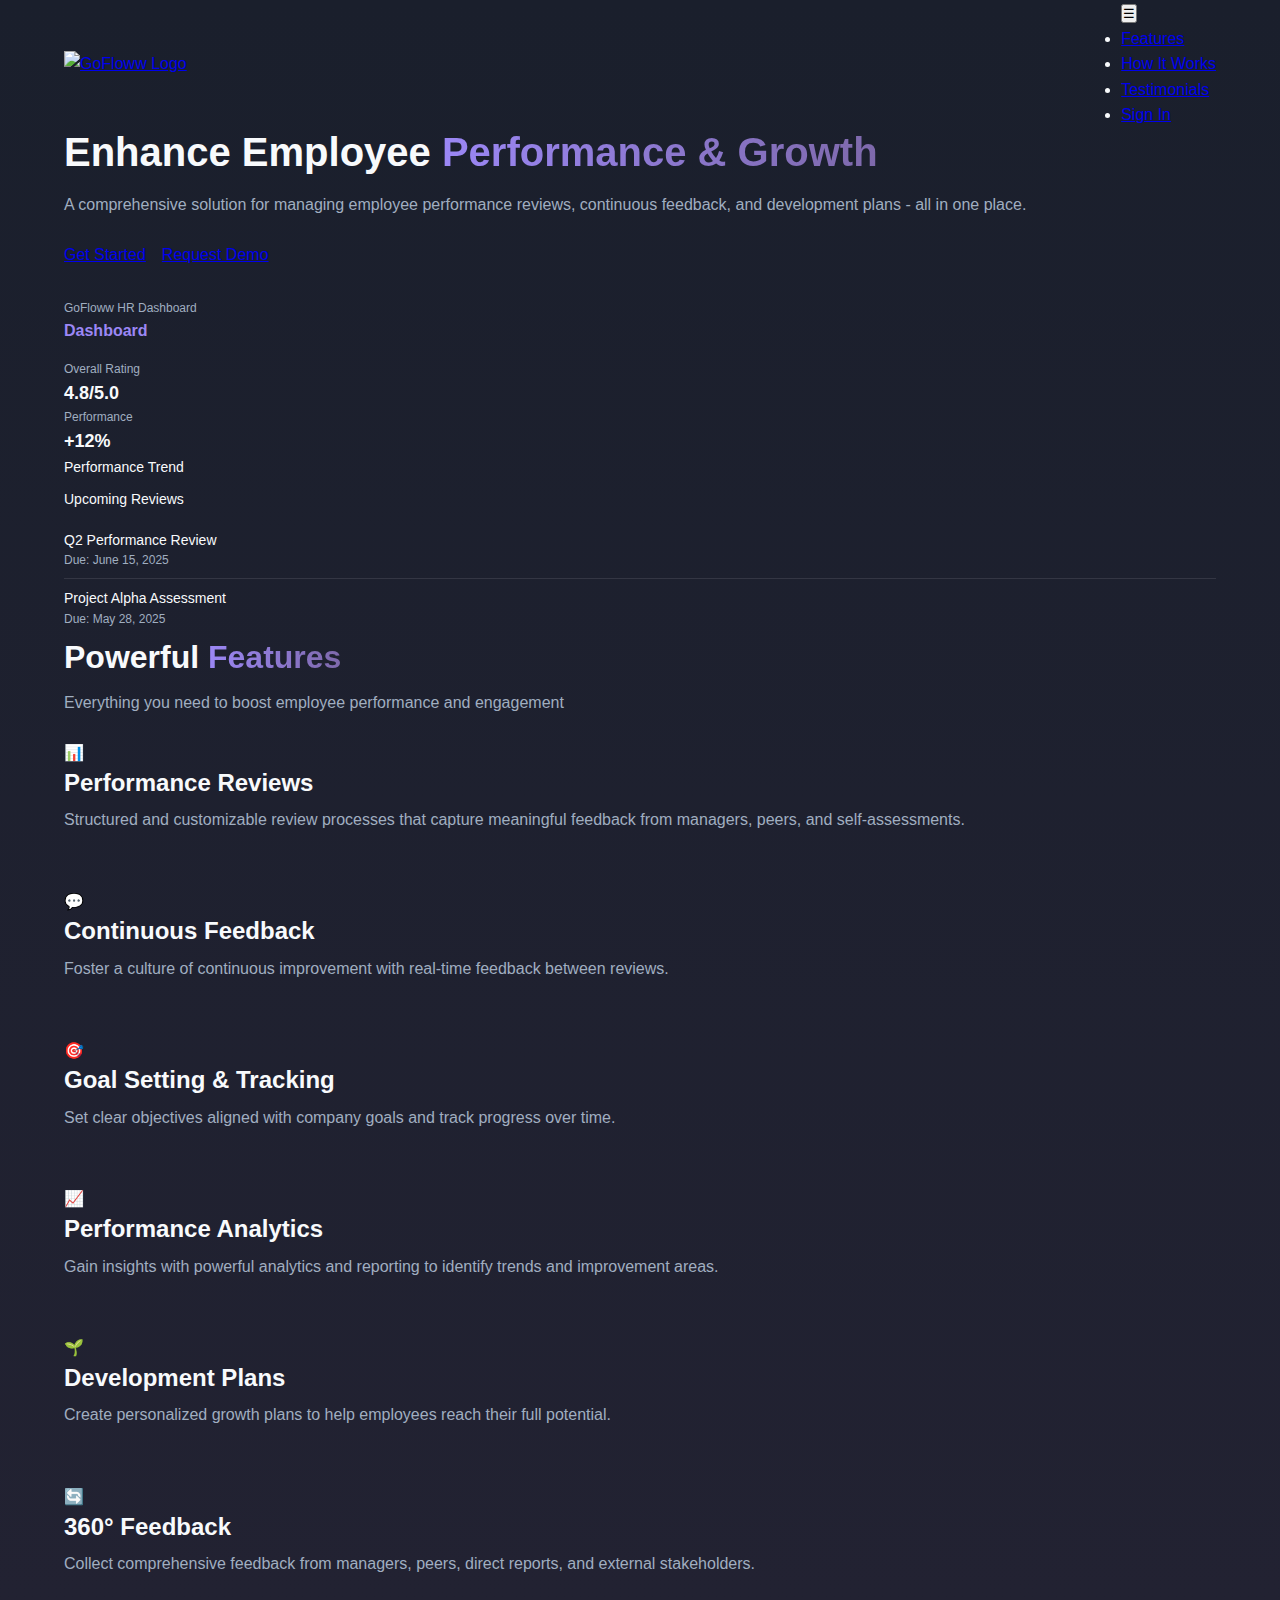
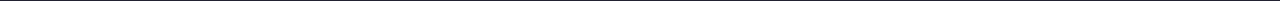
==== opening_page/index.html @ 4a4a5bb1 "first commit" ====
<!-- <!DOCTYPE html>
<br lang="en">
<head>
    <meta charset="UTF-8">
    <meta name="viewport" content="width=device-width, initial-scale=1.0">
    <title>Document</title>
</head>
    <input type="text" placeholder="Enter Username" class="Username"></br>
    <input type="email" placeholder="Enter email" class="email"></br>
    <input type="password" placeholder="password" class="password"></br>
    <button class="Submit">Submit</button>
    <script src="linker.js"></script>
</body>
</html> -->
<!DOCTYPE html>
<html lang="en">
<head>
  <meta charset="UTF-8">
  <meta name="viewport" content="width=device-width, initial-scale=1.0">
  <title>GoFloww HR - Employee Performance & Feedback</title>
  <meta name="description" content="Employee Performance & Feedback Management Module for GoFloww's Atom HR platform" />
 
  <meta property="og:title" content="GoFloww HR - Employee Performance & Feedback" />
  <meta property="og:description" content="Employee Performance & Feedback Management Module for GoFloww's Atom HR platform" />
  <meta property="og:type" content="website" />
  
  <style>
   
    * {
      margin: 0;
      padding: 0;
      box-sizing: border-box;
    }
    :root {
      --background: #1A1F2C;
      --foreground: #F8FAFC;
      --card: #222232;
      --card-foreground: #F8FAFC;
      --primary: #9b87f5;
      --primary-foreground: #FFFFFF;
      --secondary: #5CB9AA;
      --secondary-foreground: #1A1F2C;
      --muted: #333A47;
      --muted-foreground: #A0AEC0;
      --accent: #413c73;
      --accent-foreground: #F8FAFC;
      --destructive: #E53E3E;
      --destructive-foreground: #F8FAFC;
      --border: #333A47;
      --input: #333A47;
      --ring: #9b87f5;
      --radius: 0.5rem;
      --transition: all 0.3s ease;
    }

    body {
      font-family: 'Segoe UI', Tahoma, Geneva, Verdana, sans-serif;
      line-height: 1.6;
      color: var(--foreground);
      background-color: var(--background);
      background-image: linear-gradient(to bottom, var(--background), var(--card));
    }


    h1 {
      font-size: 2.5rem;
      line-height: 1.2;
      font-weight: 700;
      margin-bottom: 1rem;
    }

    h2 {
      font-size: 2rem;
      line-height: 1.3;
      font-weight: 600;
      margin-bottom: 0.75rem;
    }

    h3 {
      font-size: 1.5rem;
      line-height: 1.4;
      font-weight: 600;
      margin-bottom: 0.5rem;
    }

    p {
      margin-bottom: 1.5rem;
      color: var(--muted-foreground);
    }

    .text-gradient {
      background: linear-gradient(90deg, #9b87f5 0%, #7E69AB 100%);
      background-clip: text;
      -webkit-background-clip: text;
      -webkit-text-fill-color: transparent;
      display: inline-block;
    }

    .container {
      width: 100%;
      max-width: 1200px;
      margin: 0 auto;
      padding: 0 1.5rem;
    }

    .flex {
      display: flex;
    }

    .items-center {
      align-items: center;
    }

    .justify-between {
      justify-content: space-between;
    }

    .grid {
      display: grid;
      gap: 2rem;
    }

   
  </style>
</head>
<body>

  <header>
    <div class="container flex items-center justify-between">
      <a href="#" class="logo">
        <img src="https://via.placeholder.com/150x40?text=GoFloww" alt="GoFloww Logo">
      </a>
      <nav>
        <button class="mobile-menu-btn" id="mobileMenuBtn">☰</button>
        <ul id="navMenu">
          <li><a href="#features">Features</a></li>
          <li><a href="#how-it-works">How It Works</a></li>
          <li><a href="#testimonials">Testimonials</a></li>
          <li><a href="#" class="btn">Sign In</a></li>
        </ul>
      </nav>
    </div>
  </header>


  <section class="hero">
    <div class="container grid grid-cols-1 grid-cols-md-2 items-center">
      <div class="hero-content animate-fade-in">
        <h1>Enhance Employee <span class="text-gradient">Performance & Growth</span></h1>
        <p>A comprehensive solution for managing employee performance reviews, continuous feedback, and development plans - all in one place.</p>
        <div class="flex" style="gap: 1rem;">
          <a href="#" class="btn">Get Started</a>
          <a href="#" class="btn btn-outline">Request Demo</a>
        </div>
      </div>
      <div class="animate-fade-in delay-200">
        <div class="dashboard-preview">
          <div class="dashboard-header">
            <div class="dashboard-header-actions">
              <div class="dashboard-circle dashboard-circle-red"></div>
              <div class="dashboard-circle dashboard-circle-yellow"></div>
              <div class="dashboard-circle dashboard-circle-green"></div>
            </div>
            <div style="font-size: 12px; color: #A0AEC0;">GoFloww HR Dashboard</div>
            <div style="width: 70px;"></div>
          </div>
          <div class="dashboard-body">
            <h4 style="margin-bottom: 16px; color: #9b87f5;">Dashboard</h4>
            
            <div class="dashboard-stats">
              <div class="dashboard-stat-card">
                <div style="font-size: 12px; color: #A0AEC0;">Overall Rating</div>
                <div style="font-size: 18px; font-weight: bold;">4.8/5.0</div>
              </div>
              <div class="dashboard-stat-card" style="border-left-color: #5CB9AA;">
                <div style="font-size: 12px; color: #A0AEC0;">Performance</div>
                <div style="font-size: 18px; font-weight: bold;">+12%</div>
              </div>
            </div>
            
            <div class="dashboard-card">
              <div style="font-size: 14px; margin-bottom: 10px;">Performance Trend</div>
              <div class="dashboard-chart"></div>
            </div>
            
            <div class="dashboard-card">
              <div style="font-size: 14px; margin-bottom: 10px;">Upcoming Reviews</div>
              <div style="padding: 8px 0; border-bottom: 1px solid rgba(255,255,255,0.1);">
                <div style="font-size: 14px;">Q2 Performance Review</div>
                <div style="font-size: 12px; color: #A0AEC0;">Due: June 15, 2025</div>
              </div>
              <div style="padding: 8px 0;">
                <div style="font-size: 14px;">Project Alpha Assessment</div>
                <div style="font-size: 12px; color: #A0AEC0;">Due: May 28, 2025</div>
              </div>
            </div>
          </div>
        </div>
      </div>
    </div>
  </section>


  <section class="features" id="features">
    <div class="container">
      <div class="section-header">
        <h2>Powerful <span class="text-gradient">Features</span></h2>
        <p>Everything you need to boost employee performance and engagement</p>
      </div>

      <div class="grid grid-cols-1 grid-cols-md-3">
        <div class="feature-card animate-fade-in">
          <div class="feature-icon">📊</div>
          <h3>Performance Reviews</h3>
          <p>Structured and customizable review processes that capture meaningful feedback from managers, peers, and self-assessments.</p>
        </div>

        <div class="feature-card animate-fade-in delay-100">
          <div class="feature-icon">💬</div>
          <h3>Continuous Feedback</h3>
          <p>Foster a culture of continuous improvement with real-time feedback between reviews.</p>
        </div>

        <div class="feature-card animate-fade-in delay-200">
          <div class="feature-icon">🎯</div>
          <h3>Goal Setting & Tracking</h3>
          <p>Set clear objectives aligned with company goals and track progress over time.</p>
        </div>

        <div class="feature-card animate-fade-in delay-300">
          <div class="feature-icon">📈</div>
          <h3>Performance Analytics</h3>
          <p>Gain insights with powerful analytics and reporting to identify trends and improvement areas.</p>
        </div>

        <div class="feature-card animate-fade-in delay-400">
          <div class="feature-icon">🌱</div>
          <h3>Development Plans</h3>
          <p>Create personalized growth plans to help employees reach their full potential.</p>
        </div>

        <div class="feature-card animate-fade-in delay-500">
          <div class="feature-icon">🔄</div>
          <h3>360° Feedback</h3>
          <p>Collect comprehensive feedback from managers, peers, direct reports, and external stakeholders.</p>
        </div>
      </div>
    </div>
  </section>

<script></script>
</body>
</html>
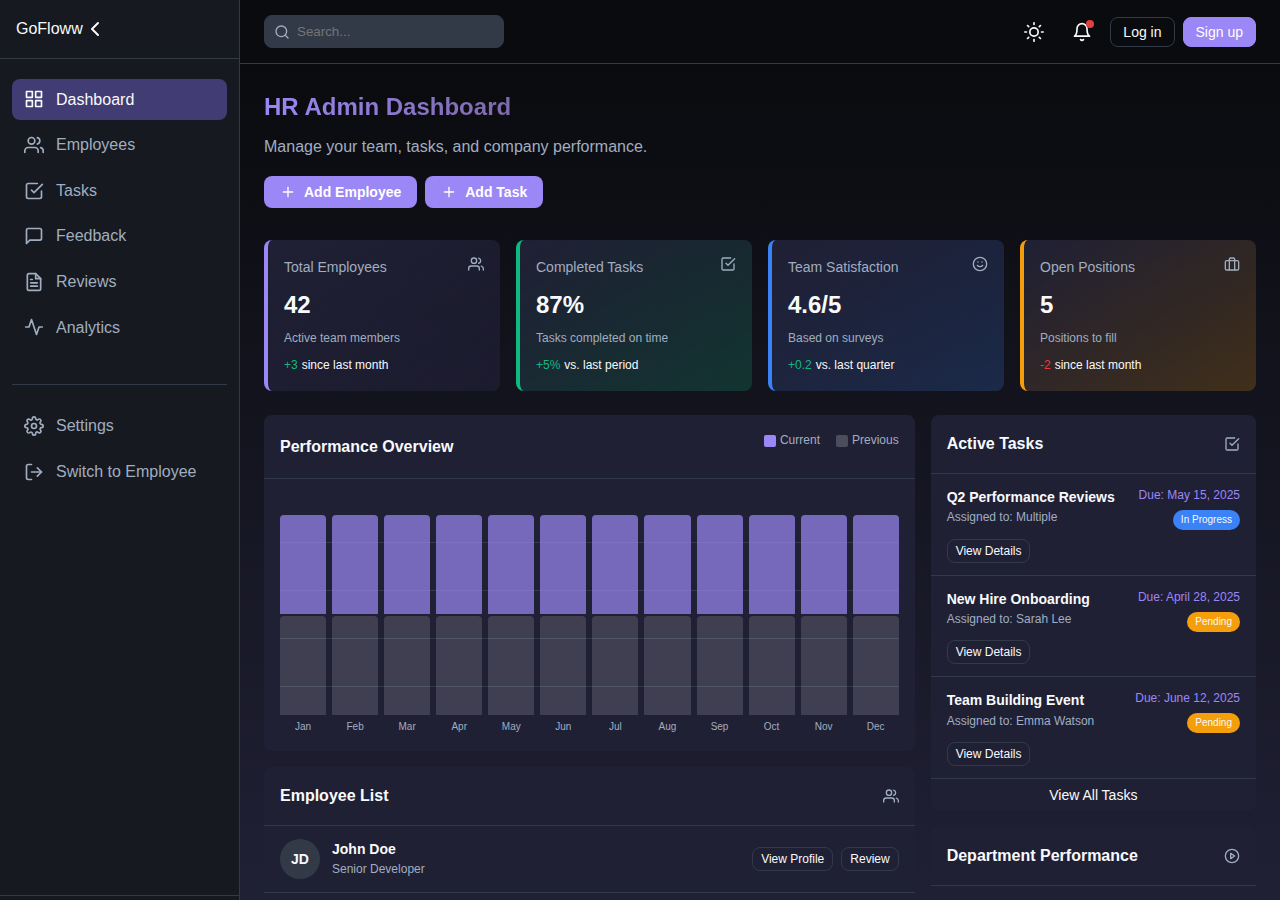
==== commit 88b9e031: "fifth commit" ====
--- a/opening_page/index.html
+++ b/opening_page/index.html
@@ -1,41 +1,55 @@
-<!-- <!DOCTYPE html>
-<br lang="en">
-<head>
-    <meta charset="UTF-8">
-    <meta name="viewport" content="width=device-width, initial-scale=1.0">
-    <title>Document</title>
-</head>
-    <input type="text" placeholder="Enter Username" class="Username"></br>
-    <input type="email" placeholder="Enter email" class="email"></br>
-    <input type="password" placeholder="password" class="password"></br>
-    <button class="Submit">Submit</button>
-    <script src="linker.js"></script>
-</body>
-</html> -->
 <!DOCTYPE html>
-<html lang="en">
+<html lang="en" class="dark">
 <head>
   <meta charset="UTF-8">
   <meta name="viewport" content="width=device-width, initial-scale=1.0">
-  <title>GoFloww HR - Employee Performance & Feedback</title>
-  <meta name="description" content="Employee Performance & Feedback Management Module for GoFloww's Atom HR platform" />
+  <title>GoFloww HR - Admin Dashboard</title>
+  <meta name="description" content="HR Administrator Dashboard for GoFloww's Atom HR platform" />
  
-  <meta property="og:title" content="GoFloww HR - Employee Performance & Feedback" />
-  <meta property="og:description" content="Employee Performance & Feedback Management Module for GoFloww's Atom HR platform" />
+  <!-- Open Graph / Social Media Meta Tags -->
+  <meta property="og:title" content="GoFloww HR - Admin Dashboard" />
+  <meta property="og:description" content="HR Administrator Dashboard for GoFloww's Atom HR platform" />
   <meta property="og:type" content="website" />
-  
+ 
   <style>
-   
+    /* CSS Reset */
     * {
       margin: 0;
       padding: 0;
       box-sizing: border-box;
-    }
+      font-family: 'Segoe UI', Tahoma, Geneva, Verdana, sans-serif;
+      transition: background-color 0.3s, color 0.3s;
+    }
+
+    /* Theme Variables */
     :root {
-      --background: #1A1F2C;
+      /* Light Theme */
+      --background-light: #F8FAFC;
+      --foreground-light: #222838;
+      --card-light: #FFFFFF;
+      --card-foreground-light: #101420;
+      --card-secondary-light: #F1F5F9;
+      --primary-light: #9b87f5;
+      --primary-foreground-light: #FFFFFF;
+      --secondary-light: #5CB9AA;
+      --secondary-foreground-light: #161920;
+      --muted-light: #F1F5F9;
+      --muted-foreground-light: #64748B;
+      --accent-light: #F8FAFC;
+      --accent-foreground-light: #181d29;
+      --destructive-light: #E53E3E;
+      --destructive-foreground-light: #F8FAFC;
+      --border-light: #E2E8F0;
+      --input-light: #E2E8F0;
+      --ring-light: #9b87f5;
+      --sidebar-light: #FFFFFF;
+     
+      /* Dark Theme */
+      --background: #0a0b0e;
       --foreground: #F8FAFC;
-      --card: #222232;
+      --card: #202035;
       --card-foreground: #F8FAFC;
+      --card-secondary: #181822;
       --primary: #9b87f5;
       --primary-foreground: #FFFFFF;
       --secondary: #5CB9AA;
@@ -49,205 +63,1921 @@
       --border: #333A47;
       --input: #333A47;
       --ring: #9b87f5;
-      --radius: 0.5rem;
-      --transition: all 0.3s ease;
+      --sidebar: #16191F;
+      --radius: 8px;
+      --transition: 0.3s ease;
+      --shadow: 0 4px 6px rgba(0, 0, 0, 0.1);
+      --shadow-lg: 0 10px 15px -3px rgba(0, 0, 0, 0.1), 0 4px 6px -2px rgba(0, 0, 0, 0.05);
+      --emerald: #10B981;
+      --red: #EF4444;
+      --blue: #3B82F6;
+      --amber: #F59E0B;
+    }
+
+    /* Theme Application */
+    html.light {
+      --background: var(--background-light);
+      --foreground: var(--foreground-light);
+      --card: var(--card-light);
+      --card-foreground: var(--card-foreground-light);
+      --card-secondary: var(--card-secondary-light);
+      --primary: var(--primary-light);
+      --primary-foreground: var(--primary-foreground-light);
+      --secondary: var(--secondary-light);
+      --secondary-foreground: var(--secondary-foreground-light);
+      --muted: var(--muted-light);
+      --muted-foreground: var(--muted-foreground-light);
+      --accent: var(--accent-light);
+      --accent-foreground: var(--accent-foreground-light);
+      --destructive: var(--destructive-light);
+      --destructive-foreground: var(--destructive-foreground-light);
+      --border: var(--border-light);
+      --input: var(--input-light);
+      --ring: var(--ring-light);
+      --sidebar: var(--sidebar-light);
     }
 
     body {
-      font-family: 'Segoe UI', Tahoma, Geneva, Verdana, sans-serif;
+      background-color: var(--background);
+      color: var(--foreground);
       line-height: 1.6;
+      overflow-x: hidden;
+    }
+
+    /* Layout */
+    .main-container {
+      display: flex;
+      height: 100vh;
+      width: 100%;
+    }
+
+    /* Sidebar */
+    .sidebar {
+      background-color: var(--sidebar);
+      border-right: 1px solid var(--border);
+      width: 240px;
+      height: 100%;
+      transition: width var(--transition);
+      overflow: hidden;
+      flex-shrink: 0;
+      z-index: 50;
+    }
+
+    .sidebar-collapsed {
+      width: 60px;
+    }
+
+    .sidebar-header {
+      display: flex;
+      align-items: center;
+      padding: 16px;
+      border-bottom: 1px solid var(--border);
+    }
+
+   
+
+    .sidebar-collapse-btn {
+      background: none;
+      border: none;
       color: var(--foreground);
+      cursor: pointer;
+      width: 24px;
+      height: 24px;
+      display: flex;
+      align-items: center;
+      justify-content: center;
+      padding: 0;
+      border-radius: 4px;
+      transition: background-color var(--transition);
+    }
+
+    .sidebar-collapse-btn:hover {
+      background-color: var(--muted);
+    }
+
+    .sidebar-collapse-icon {
+      transition: transform var(--transition);
+    }
+
+    .rotate-180 {
+      transform: rotate(180deg);
+    }
+
+    .nav-container {
+      padding: 16px 12px;
+      overflow-y: auto;
+      height: calc(100% - 64px);
+      display: flex;
+      flex-direction: column;
+    }
+
+    .nav-section {
+      margin-bottom: 16px;
+    }
+
+    .nav-item {
+      display: flex;
+      align-items: center;
+      padding: 8px 12px;
+      margin: 4px 0;
+      border-radius: var(--radius);
+      cursor: pointer;
+      text-decoration: none;
+      color: var(--muted-foreground);
+      transition: background-color var(--transition), color var(--transition);
+    }
+
+    .nav-item:hover {
+      background-color: var(--muted);
+      color: var(--foreground);
+    }
+
+    .nav-item.active {
+      background-color: var(--accent);
+      color: var(--accent-foreground);
+    }
+
+    .nav-icon {
+      margin-right: 12px;
+      width: 20px;
+      height: 20px;
+    }
+
+    .sidebar-collapsed .nav-icon {
+      margin-right: 0;
+    }
+
+    .sidebar-footer {
+      padding: 16px;
+      font-size: 12px;
+      border-top: 1px solid var(--border);
+      color: var(--muted-foreground);
+    }
+
+    .divider {
+      height: 1px;
+      background-color: var(--border);
+      margin: 16px 0;
+    }
+
+    /* Main Content */
+    .main-content {
+      flex: 1;
+      display: flex;
+      flex-direction: column;
+      overflow: hidden;
+    }
+
+    /* Header */
+    .header {
       background-color: var(--background);
-      background-image: linear-gradient(to bottom, var(--background), var(--card));
-    }
-
-
-    h1 {
-      font-size: 2.5rem;
-      line-height: 1.2;
+      border-bottom: 1px solid var(--border);
+      padding: 0 24px;
+      height: 64px;
+      display: flex;
+      align-items: center;
+      justify-content: space-between;
+      position: sticky;
+      top: 0;
+      z-index: 40;
+      backdrop-filter: blur(8px);
+    }
+
+    .search-container {
+      position: relative;
+      width: 240px;
+    }
+
+    .search-icon {
+      position: absolute;
+      top: 50%;
+      left: 10px;
+      transform: translateY(-50%);
+      color: var(--muted-foreground);
+      width: 16px;
+      height: 16px;
+    }
+
+    .search-input {
+      background-color: var(--muted);
+      color: var(--foreground);
+      border: 1px solid var(--border);
+      border-radius: var(--radius);
+      padding: 8px 8px 8px 32px;
+      width: 100%;
+      outline: none;
+      transition: border-color var(--transition);
+    }
+
+    .search-input:focus {
+      border-color: var(--primary);
+    }
+
+    .header-actions {
+      display: flex;
+      align-items: center;
+      gap: 8px;
+    }
+
+    .header-button {
+      background: none;
+      border: none;
+      color: var(--foreground);
+      cursor: pointer;
+      width: 40px;
+      height: 40px;
+      display: flex;
+      align-items: center;
+      justify-content: center;
+      border-radius: 50%;
+      transition: background-color var(--transition);
+      position: relative;
+    }
+
+    .header-button:hover {
+      background-color: var(--muted);
+    }
+
+    .notification-badge {
+      position: absolute;
+      top: 8px;
+      right: 8px;
+      width: 8px;
+      height: 8px;
+      background-color: var(--destructive);
+      border-radius: 50%;
+    }
+
+    .avatar {
+      width: 32px;
+      height: 32px;
+      border-radius: 50%;
+      background-color: var(--primary);
+      color: var(--primary-foreground);
+      display: flex;
+      align-items: center;
+      justify-content: center;
+      font-weight: 600;
+      font-size: 14px;
+    }
+
+    /* Dashboard Content */
+    .dashboard {
+      padding: 24px;
+      overflow-y: auto;
+      flex: 1;
+      background: linear-gradient(to bottom, var(--background), var(--card));
+    }
+
+    .dashboard-header {
+      margin-bottom: 32px;
+    }
+
+    .dashboard-title {
+      font-size: 24px;
       font-weight: 700;
-      margin-bottom: 1rem;
-    }
-
-    h2 {
-      font-size: 2rem;
-      line-height: 1.3;
+      margin-bottom: 8px;
+      background: linear-gradient(to right, var(--primary), #7E69AB);
+      -webkit-background-clip: text;
+      background-clip: text;
+      color: transparent;
+      display: inline-block;
+    }
+
+    .dashboard-subtitle {
+      color: var(--muted-foreground);
+    }
+
+    .stats-grid {
+      display: grid;
+      grid-template-columns: repeat(1, 1fr);
+      gap: 16px;
+      margin-bottom: 24px;
+    }
+
+    @media (min-width: 768px) {
+      .stats-grid {
+        grid-template-columns: repeat(2, 1fr);
+      }
+    }
+
+    @media (min-width: 1024px) {
+      .stats-grid {
+        grid-template-columns: repeat(4, 1fr);
+      }
+    }
+
+    .main-grid {
+      display: grid;
+      grid-template-columns: 1fr;
+      gap: 16px;
+      margin-bottom: 24px;
+    }
+
+    @media (min-width: 768px) {
+      .main-grid {
+        grid-template-columns: 2fr 1fr;
+      }
+    }
+
+    .bottom-grid {
+      display: grid;
+      grid-template-columns: 1fr;
+      gap: 16px;
+    }
+
+    @media (min-width: 768px) {
+      .bottom-grid {
+        grid-template-columns: 1fr 1fr;
+      }
+    }
+
+    .stat-card {
+      background-color: var(--card);
+      border-radius: var(--radius);
+      padding: 16px;
+      transition: transform 0.3s ease, box-shadow 0.3s ease;
+      border-left: 4px solid transparent;
+    }
+
+    .stat-card:hover {
+      transform: translateY(-4px);
+      box-shadow: 0 8px 16px rgba(0, 0, 0, 0.2);
+    }
+
+    .stat-card-purple {
+      border-left-color: var(--primary);
+      background: linear-gradient(to bottom right, var(--card), rgba(65, 60, 115, 0.2));
+    }
+
+    .stat-card-green {
+      border-left-color: var(--emerald);
+      background: linear-gradient(to bottom right, var(--card), rgba(16, 185, 129, 0.2));
+    }
+
+    .stat-card-blue {
+      border-left-color: var(--blue);
+      background: linear-gradient(to bottom right, var(--card), rgba(59, 130, 246, 0.2));
+    }
+
+    .stat-card-amber {
+      border-left-color: var(--amber);
+      background: linear-gradient(to bottom right, var(--card), rgba(245, 158, 11, 0.2));
+    }
+
+    .stat-header {
+      display: flex;
+      justify-content: space-between;
+      margin-bottom: 8px;
+    }
+
+    .stat-title {
+      font-size: 14px;
+      color: var(--muted-foreground);
+      font-weight: 500;
+    }
+
+    .stat-icon {
+      width: 16px;
+      height: 16px;
+      color: var(--muted-foreground);
+    }
+
+    .stat-value {
+      font-size: 24px;
+      font-weight: 700;
+      margin-bottom: 4px;
+    }
+
+    .stat-desc {
+      font-size: 12px;
+      color: var(--muted-foreground);
+    }
+
+    .stat-trend {
+      display: flex;
+      align-items: center;
+      gap: 4px;
+      margin-top: 8px;
+      font-size: 12px;
+    }
+
+    .trend-up {
+      color: var(--emerald);
+    }
+
+    .trend-down {
+      color: var(--destructive);
+    }
+
+    .trend-neutral {
+      color: var(--muted-foreground);
+    }
+
+    .card {
+      background-color: var(--card);
+      border-radius: var(--radius);
+      overflow: hidden;
+      transition: transform 0.3s ease, box-shadow 0.3s ease;
+    }
+
+    .card:hover {
+      transform: translateY(-4px);
+      box-shadow: 0 8px 16px rgba(0, 0, 0, 0.2);
+    }
+
+    .card-header {
+      padding: 16px;
+      border-bottom: 1px solid var(--border);
+      display: flex;
+      justify-content: space-between;
+      align-items: center;
+    }
+
+    .card-title {
+      font-size: 16px;
       font-weight: 600;
-      margin-bottom: 0.75rem;
-    }
-
-    h3 {
-      font-size: 1.5rem;
-      line-height: 1.4;
+    }
+
+    .card-icon {
+      width: 16px;
+      height: 16px;
+      color: var(--muted-foreground);
+    }
+
+    .card-content {
+      padding: 16px;
+    }
+
+    /* Progress Bar */
+    .progress-container {
+      width: 100%;
+      background-color: var(--muted);
+      border-radius: 9999px;
+      height: 8px;
+      overflow: hidden;
+      margin: 12px 0;
+    }
+
+    .progress-bar {
+      height: 100%;
+      border-radius: 9999px;
+      background-color: var(--primary);
+      transition: width 1s ease-in-out;
+    }
+
+    .progress-labels {
+      display: flex;
+      justify-content: space-between;
+      font-size: 12px;
+      color: var(--muted-foreground);
+    }
+
+    /* Employees List */
+    .employees-list {
+      padding: 0;
+      margin: 0;
+      list-style-type: none;
+    }
+
+    .employee-item {
+      padding: 12px 16px;
+      border-bottom: 1px solid var(--border);
+      transition: background-color var(--transition);
+      display: flex;
+      align-items: center;
+      justify-content: space-between;
+    }
+
+    .employee-item:last-child {
+      border-bottom: none;
+    }
+
+    .employee-item:hover {
+      background-color: var(--card-secondary);
+    }
+
+    .employee-info {
+      display: flex;
+      align-items: center;
+      gap: 12px;
+    }
+
+    .employee-avatar {
+      width: 40px;
+      height: 40px;
+      border-radius: 50%;
+      background-color: var(--muted);
+      display: flex;
+      align-items: center;
+      justify-content: center;
       font-weight: 600;
-      margin-bottom: 0.5rem;
-    }
-
-    p {
-      margin-bottom: 1.5rem;
+      font-size: 14px;
+    }
+
+    .employee-details {
+      display: flex;
+      flex-direction: column;
+    }
+
+    .employee-name {
+      font-weight: 600;
+      font-size: 14px;
+    }
+
+    .employee-position {
+      font-size: 12px;
       color: var(--muted-foreground);
     }
 
-    .text-gradient {
-      background: linear-gradient(90deg, #9b87f5 0%, #7E69AB 100%);
-      background-clip: text;
-      -webkit-background-clip: text;
-      -webkit-text-fill-color: transparent;
+    .employee-actions {
+      display: flex;
+      gap: 8px;
+    }
+
+    .action-button {
+      background-color: transparent;
+      color: var(--foreground);
+      border: 1px solid var(--border);
+      border-radius: var(--radius);
+      padding: 4px 8px;
+      font-size: 12px;
+      cursor: pointer;
+      transition: background-color var(--transition), color var(--transition);
+    }
+
+    .action-button:hover {
+      background-color: var(--primary);
+      color: var(--primary-foreground);
+      border-color: var(--primary);
+    }
+
+    /* Tasks List */
+    .tasks-list {
+      padding: 0;
+      margin: 0;
+      list-style-type: none;
+    }
+
+    .task-item {
+      padding: 12px 16px;
+      border-bottom: 1px solid var(--border);
+      transition: background-color var(--transition);
+    }
+
+    .task-item:last-child {
+      border-bottom: none;
+    }
+
+    .task-item:hover {
+      background-color: var(--card-secondary);
+    }
+
+    .task-header {
+      display: flex;
+      justify-content: space-between;
+      margin-bottom: 4px;
+    }
+
+    .task-title {
+      font-weight: 600;
+      font-size: 14px;
+    }
+
+    .task-assignee {
+      font-size: 12px;
+      color: var(--muted-foreground);
+    }
+
+    .task-due-date {
+      font-size: 12px;
+      color: var(--primary);
+    }
+
+    .task-status {
+      padding: 2px 8px;
+      border-radius: 9999px;
+      font-size: 10px;
+      font-weight: 500;
       display: inline-block;
     }
 
-    .container {
+    .status-pending {
+      background-color: var(--amber);
+      color: var(--accent-foreground);
+    }
+
+    .status-in-progress {
+      background-color: var(--blue);
+      color: var(--accent-foreground);
+    }
+
+    .status-completed {
+      background-color: var(--emerald);
+      color: var(--accent-foreground);
+    }
+
+    .task-action {
+      background-color: transparent;
+      color: var(--foreground);
+      border: 1px solid var(--border);
+      border-radius: var(--radius);
+      padding: 4px 8px;
+      font-size: 12px;
+      cursor: pointer;
+      transition: background-color var(--transition), color var(--transition);
+      margin-top: 4px;
+    }
+
+    .task-action:hover {
+      background-color: var(--primary);
+      color: var(--primary-foreground);
+      border-color: var(--primary);
+    }
+
+    .goals-list {
+      display: flex;
+      flex-direction: column;
+      gap: 16px;
+    }
+
+    .goal-item {
+      padding-bottom: 16px;
+    }
+
+    .goal-header {
+      display: flex;
+      justify-content: space-between;
+      margin-bottom: 8px;
+    }
+
+    .goal-title {
+      font-weight: 600;
+      font-size: 14px;
+    }
+
+    .goal-category {
+      font-size: 12px;
+      color: var(--muted-foreground);
+    }
+
+    .goal-progress-info {
+      display: flex;
+      justify-content: space-between;
+      font-size: 12px;
+    }
+
+    .goal-progress-value {
+      font-weight: 600;
+    }
+
+    .goal-due-date {
+      color: var(--muted-foreground);
+    }
+
+    .feedback-list {
+      display: flex;
+      flex-direction: column;
+      gap: 16px;
+    }
+
+    .feedback-card {
+      background-color: rgba(255, 255, 255, 0.03);
+      border-radius: var(--radius);
+      padding: 16px;
+      border: 1px solid var(--border);
+    }
+
+    .feedback-header {
+      display: flex;
+      align-items: center;
+      gap: 12px;
+      margin-bottom: 12px;
+    }
+
+    .feedback-avatar {
+      width: 40px;
+      height: 40px;
+      border-radius: 50%;
+      background-color: var(--muted);
+      display: flex;
+      align-items: center;
+      justify-content: center;
+      font-weight: 600;
+      font-size: 14px;
+    }
+
+    .feedback-name {
+      font-weight: 600;
+      font-size: 14px;
+    }
+
+    .feedback-date {
+      font-size: 12px;
+      color: var(--muted-foreground);
+    }
+
+    .feedback-text {
+      font-size: 14px;
+      margin-bottom: 12px;
+    }
+
+    .feedback-actions {
+      display: flex;
+      gap: 16px;
+    }
+
+    .feedback-action {
+      display: flex;
+      align-items: center;
+      gap: 4px;
+      color: var(--muted-foreground);
+      font-size: 12px;
+      background: none;
+      border: none;
+      cursor: pointer;
+      transition: color var(--transition);
+    }
+
+    .feedback-action:hover {
+      color: var(--foreground);
+    }
+
+    .chart-container {
+      height: 240px;
+      position: relative;
+      padding: 20px 0;
+    }
+
+    .chart-line {
+      position: absolute;
       width: 100%;
-      max-width: 1200px;
-      margin: 0 auto;
-      padding: 0 1.5rem;
-    }
-
-    .flex {
-      display: flex;
-    }
-
-    .items-center {
+      height: 1px;
+      background-color: var(--border);
+    }
+
+    .chart-line-1 { bottom: 20%; }
+    .chart-line-2 { bottom: 40%; }
+    .chart-line-3 { bottom: 60%; }
+    .chart-line-4 { bottom: 80%; }
+
+    .chart-series {
+      position: relative;
+      height: 100%;
+      display: flex;
+      align-items: flex-end;
+      gap: 6px;
+    }
+
+    .chart-bar {
+      flex: 1;
+      background-color: var(--primary);
+      opacity: 0.7;
+      border-radius: 4px 4px 0 0;
+      position: relative;
+      transition: height 1s ease-in-out, opacity 0.3s ease-in-out;
+    }
+
+    .chart-bar:hover {
+      opacity: 1;
+    }
+
+    .chart-bar-2 {
+      background-color: rgba(255, 255, 255, 0.2);
+    }
+
+    .chart-label {
+      position: absolute;
+      bottom: -20px;
+      left: 50%;
+      transform: translateX(-50%);
+      font-size: 10px;
+      color: var(--muted-foreground);
+    }
+
+    .chart-tooltip {
+      position: absolute;
+      background-color: var(--card);
+      border: 1px solid var(--border);
+      border-radius: var(--radius);
+      padding: 8px;
+      font-size: 12px;
+      color: var(--foreground);
+      z-index: 10;
+      box-shadow: var(--shadow);
+      opacity: 0;
+      transition: opacity 0.3s ease-in-out;
+      pointer-events: none;
+    }
+
+    .chart-legend {
+      display: flex;
       align-items: center;
-    }
-
-    .justify-between {
-      justify-content: space-between;
-    }
-
-    .grid {
-      display: grid;
-      gap: 2rem;
-    }
-
+      justify-content: flex-end;
+      gap: 16px;
+      margin-bottom: 12px;
+    }
+
+    .legend-item {
+      display: flex;
+      align-items: center;
+      gap: 4px;
+      font-size: 12px;
+      color: var(--muted-foreground);
+    }
+
+    .legend-color {
+      width: 12px;
+      height: 12px;
+      border-radius: 2px;
+    }
+
+    .legend-color-1 {
+      background-color: var(--primary);
+    }
+
+    .legend-color-2 {
+      background-color: rgba(255, 255, 255, 0.2);
+    }
+
+    .view-all-btn {
+      display: block;
+      width: 100%;
+      padding: 8px;
+      text-align: center;
+      background-color: transparent;
+      color: var(--foreground);
+      border: none;
+      border-top: 1px solid var(--border);
+      cursor: pointer;
+      transition: background-color var(--transition);
+      font-size: 14px;
+      font-weight: 500;
+    }
+
+    .view-all-btn:hover {
+      background-color: var(--muted);
+    }
+
+    /* For mobile */
+    @media (max-width: 767px) {
+      .sidebar {
+        position: fixed;
+        left: 0;
+        top: 0;
+        transform: translateX(-100%);
+        z-index: 100;
+      }
+
+      .sidebar.open {
+        transform: translateX(0);
+      }
+
+      .mobile-menu-button {
+        display: block;
+      }
+
+      .search-container {
+        width: 160px;
+      }
+
+      .header {
+        padding: 0 16px;
+      }
+    }
+
+    /* CSS for mobile menu button */
+    .mobile-menu-button {
+      display: none;
+      background: none;
+      border: none;
+      color: var(--foreground);
+      cursor: pointer;
+      margin-right: 8px;
+    }
+
+    @media (max-width: 767px) {
+      .mobile-menu-button {
+        display: block;
+      }
+    }
+
+    /* HR-specific styles */
+    .action-btn {
+      display: inline-block;
+      padding: 8px 16px;
+      background-color: var(--primary);
+      color: var(--primary-foreground);
+      border: none;
+      border-radius: var(--radius);
+      font-weight: 600;
+      font-size: 14px;
+      cursor: pointer;
+      margin-right: 8px;
+      transition: background-color var(--transition);
+    }
+
+    .action-btn:hover {
+      background-color: #7E69AB;
+    }
+
+    .action-btn-secondary {
+      background-color: transparent;
+      border: 1px solid var(--border);
+      color: var(--foreground);
+    }
+
+    .action-btn-secondary:hover {
+      background-color: var(--muted);
+    }
+
+    /* Dropdown menus */
+    .dropdown {
+      position: relative;
+    }
+
+    .dropdown-menu {
+      position: absolute;
+      top: 100%;
+      right: 0;
+      background-color: var(--card);
+      border: 1px solid var(--border);
+      border-radius: var(--radius);
+      width: 240px;
+      box-shadow: var(--shadow-lg);
+      z-index: 50;
+      display: none;
+    }
+
+    .dropdown-menu.show {
+      display: block;
+    }
+
+    .dropdown-header {
+      padding: 12px 16px;
+      font-weight: 600;
+      border-bottom: 1px solid var(--border);
+    }
+
+    .dropdown-item {
+      padding: 12px 16px;
+      display: block;
+      text-decoration: none;
+      color: var(--foreground);
+      transition: background-color var(--transition);
+    }
+
+    .dropdown-item:hover {
+      background-color: var(--accent);
+    }
+
+    .dropdown-divider {
+      height: 1px;
+      background-color: var(--border);
+    }
+
+    /* Theme toggle */
+    .theme-toggle {
+      display: flex;
+      align-items: center;
+      justify-content: center;
+      width: 40px;
+      height: 40px;
+      border-radius: 50%;
+      background: none;
+      border: none;
+      color: var(--foreground);
+      cursor: pointer;
+      transition: background-color var(--transition);
+    }
+
+    .theme-toggle:hover {
+      background-color: var(--muted);
+    }
+
+    /* Notification dropdown */
+    .notification-item {
+      padding: 8px 16px;
+      display: flex;
+      gap: 12px;
+      transition: background-color var(--transition);
+    }
+
+    .notification-item:hover {
+      background-color: var(--muted);
+    }
+
+    .notification-avatar {
+      width: 36px;
+      height: 36px;
+      border-radius: 50%;
+      background-color: var(--muted);
+      display: flex;
+      align-items: center;
+      justify-content: center;
+      font-weight: 600;
+      font-size: 14px;
+      flex-shrink: 0;
+    }
+
+    .notification-content {
+      flex: 1;
+    }
+
+    .notification-title {
+      font-weight: 600;
+      font-size: 14px;
+    }
+
+    .notification-text {
+      font-size: 12px;
+      color: var(--muted-foreground);
+    }
+
+    .notification-time {
+      font-size: 12px;
+      color: var(--muted-foreground);
+      margin-top: 4px;
+    }
    
+    /* Additional button styles */
+    .add-btn {
+        display: flex;
+        align-items: center;
+        gap: 8px;
+        padding: 8px 16px;
+        background-color: var(--primary);
+        color: var(--primary-foreground);
+        border: none;
+        border-radius: var(--radius);
+        text-decoration: none;
+      font-weight: 600;
+      font-size: 14px;
+      cursor: pointer;
+      transition: background-color var(--transition);
+    }
+    a{
+        text-decoration: none;
+        color: var(--primary-foreground);
+    }
+
+    .add-btn:hover {
+      background-color: #7E69AB;
+    }
+
+    /* Auth buttons */
+    .auth-buttons {
+      display: flex;
+      gap: 8px;
+    }
+
+    .auth-btn {
+      padding: 6px 12px;
+      font-size: 14px;
+      border-radius: var(--radius);
+      cursor: pointer;
+      transition: all 0.2s ease;
+      font-weight: 500;
+    }
+
+    .login-btn {
+      background: transparent;
+      border: 1px solid var(--border);
+      color: var(--foreground);
+    }
+
+    .login-btn:hover {
+      background-color: var(--muted);
+    }
+
+    .signup-btn {
+      background: var(--primary);
+      border: 1px solid var(--primary);
+      color: var(--primary-foreground);
+    }
+
+    .signup-btn:hover {
+      background-color: #7E69AB;
+    }
   </style>
 </head>
 <body>
-
-  <header>
-    <div class="container flex items-center justify-between">
-      <a href="#" class="logo">
-        <img src="https://via.placeholder.com/150x40?text=GoFloww" alt="GoFloww Logo">
-      </a>
-      <nav>
-        <button class="mobile-menu-btn" id="mobileMenuBtn">☰</button>
-        <ul id="navMenu">
-          <li><a href="#features">Features</a></li>
-          <li><a href="#how-it-works">How It Works</a></li>
-          <li><a href="#testimonials">Testimonials</a></li>
-          <li><a href="#" class="btn">Sign In</a></li>
-        </ul>
-      </nav>
-    </div>
-  </header>
-
-
-  <section class="hero">
-    <div class="container grid grid-cols-1 grid-cols-md-2 items-center">
-      <div class="hero-content animate-fade-in">
-        <h1>Enhance Employee <span class="text-gradient">Performance & Growth</span></h1>
-        <p>A comprehensive solution for managing employee performance reviews, continuous feedback, and development plans - all in one place.</p>
-        <div class="flex" style="gap: 1rem;">
-          <a href="#" class="btn">Get Started</a>
-          <a href="#" class="btn btn-outline">Request Demo</a>
+  <div class="main-container">
+    <!-- Sidebar -->
+    <aside class="sidebar" id="sidebar">
+      <div class="sidebar-header">
+        <div class="logo-container">
+          <div class="logo"></div>
+          <span class="logo-text">GoFloww</span>
+        </div>
+        <button class="sidebar-collapse-btn" id="sidebarCollapseBtn">
+          <svg class="sidebar-collapse-icon" width="24" height="24" viewBox="0 0 24 24" fill="none" stroke="currentColor" stroke-width="2" stroke-linecap="round" stroke-linejoin="round">
+            <path d="M15 18l-6-6 6-6"></path>
+          </svg>
+        </button>
+      </div>
+
+      <div class="nav-container">
+        <div class="nav-section">
+          <a href="hr-dashboard.html" class="nav-item active">
+            <svg class="nav-icon" width="24" height="24" viewBox="0 0 24 24" fill="none" stroke="currentColor" stroke-width="2" stroke-linecap="round" stroke-linejoin="round">
+              <rect x="3" y="3" width="7" height="7"></rect>
+              <rect x="14" y="3" width="7" height="7"></rect>
+              <rect x="14" y="14" width="7" height="7"></rect>
+              <rect x="3" y="14" width="7" height="7"></rect>
+            </svg>
+            <span>Dashboard</span>
+          </a>
+          <a href="#employees" class="nav-item">
+            <svg class="nav-icon" width="24" height="24" viewBox="0 0 24 24" fill="none" stroke="currentColor" stroke-width="2" stroke-linecap="round" stroke-linejoin="round">
+              <path d="M17 21v-2a4 4 0 0 0-4-4H5a4 4 0 0 0-4 4v2"></path>
+              <circle cx="9" cy="7" r="4"></circle>
+              <path d="M23 21v-2a4 4 0 0 0-3-3.87"></path>
+              <path d="M16 3.13a4 4 0 0 1 0 7.75"></path>
+            </svg>
+            <span>Employees</span>
+          </a>
+          <a href="#tasks" class="nav-item">
+            <svg class="nav-icon" width="24" height="24" viewBox="0 0 24 24" fill="none" stroke="currentColor" stroke-width="2" stroke-linecap="round" stroke-linejoin="round">
+              <path d="M9 11l3 3L22 4"></path>
+              <path d="M21 12v7a2 2 0 0 1-2 2H5a2 2 0 0 1-2-2V5a2 2 0 0 1 2-2h11"></path>
+            </svg>
+            <span>Tasks</span>
+          </a>
+          <a href="#feedback" class="nav-item">
+            <svg class="nav-icon" width="24" height="24" viewBox="0 0 24 24" fill="none" stroke="currentColor" stroke-width="2" stroke-linecap="round" stroke-linejoin="round">
+              <path d="M21 15a2 2 0 0 1-2 2H7l-4 4V5a2 2 0 0 1 2-2h14a2 2 0 0 1 2 2z"></path>
+            </svg>
+            <span>Feedback</span>
+          </a>
+          <a href="#reviews" class="nav-item">
+            <svg class="nav-icon" width="24" height="24" viewBox="0 0 24 24" fill="none" stroke="currentColor" stroke-width="2" stroke-linecap="round" stroke-linejoin="round">
+              <path d="M14 2H6a2 2 0 0 0-2 2v16a2 2 0 0 0 2 2h12a2 2 0 0 0 2-2V8z"></path>
+              <polyline points="14 2 14 8 20 8"></polyline>
+              <line x1="16" y1="13" x2="8" y2="13"></line>
+              <line x1="16" y1="17" x2="8" y2="17"></line>
+              <polyline points="10 9 9 9 8 9"></polyline>
+            </svg>
+            <span>Reviews</span>
+          </a>
+          <a href="#analytics" class="nav-item">
+            <svg class="nav-icon" width="24" height="24" viewBox="0 0 24 24" fill="none" stroke="currentColor" stroke-width="2" stroke-linecap="round" stroke-linejoin="round">
+              <polyline points="22 12 18 12 15 21 9 3 6 12 2 12"></polyline>
+            </svg>
+            <span>Analytics</span>
+          </a>
+        </div>
+
+        <div class="divider"></div>
+
+        <div class="nav-section">
+          <a href="#settings" class="nav-item">
+            <svg class="nav-icon" width="24" height="24" viewBox="0 0 24 24" fill="none" stroke="currentColor" stroke-width="2" stroke-linecap="round" stroke-linejoin="round">
+              <circle cx="12" cy="12" r="3"></circle>
+              <path d="M19.4 15a1.65 1.65 0 0 0 .33 1.82l.06.06a2 2 0 0 1 0 2.83 2 2 0 0 1-2.83 0l-.06-.06a1.65 1.65 0 0 0-1.82-.33 1.65 1.65 0 0 0-1 1.51V21a2 2 0 0 1-2 2 2 2 0 0 1-2-2v-.09A1.65 1.65 0 0 0 9 19.4a1.65 1.65 0 0 0-1.82.33l-.06.06a2 2 0 0 1-2.83 0 2 2 0 0 1 0-2.83l.06-.06a1.65 1.65 0 0 0 .33-1.82 1.65 1.65 0 0 0-1.51-1H3a2 2 0 0 1-2-2 2 2 0 0 1 2-2h.09A1.65 1.65 0 0 0 4.6 9a1.65 1.65 0 0 0-.33-1.82l-.06-.06a2 2 0 0 1 0-2.83 2 2 0 0 1 2.83 0l.06.06a1.65 1.65 0 0 0 1.82.33H9a1.65 1.65 0 0 0 1-1.51V3a2 2 0 0 1 2-2 2 2 0 0 1 2 2v.09a1.65 1.65 0 0 0 1 1.51 1.65 1.65 0 0 0 1.82-.33l.06-.06a2 2 0 0 1 2.83 0 2 2 0 0 1 0 2.83l-.06.06a1.65 1.65 0 0 0-.33 1.82V9a1.65 1.65 0 0 0 1.51 1H21a2 2 0 0 1 2 2 2 2 0 0 1-2 2h-.09a1.65 1.65 0 0 0-1.51 1Z"></path>
+            </svg>
+            <span>Settings</span>
+          </a>
+          <a href="dashboard-landing.html" class="nav-item">
+            <svg class="nav-icon" width="24" height="24" viewBox="0 0 24 24" fill="none" stroke="currentColor" stroke-width="2" stroke-linecap="round" stroke-linejoin="round">
+              <path d="M9 21H5a2 2 0 0 1-2-2V5a2 2 0 0 1 2-2h4"></path>
+              <polyline points="16 17 21 12 16 7"></polyline>
+              <line x1="21" y1="12" x2="9" y2="12"></line>
+            </svg>
+            <span>Switch to Employee</span>
+          </a>
         </div>
       </div>
-      <div class="animate-fade-in delay-200">
-        <div class="dashboard-preview">
-          <div class="dashboard-header">
-            <div class="dashboard-header-actions">
-              <div class="dashboard-circle dashboard-circle-red"></div>
-              <div class="dashboard-circle dashboard-circle-yellow"></div>
-              <div class="dashboard-circle dashboard-circle-green"></div>
+
+      <div class="sidebar-footer">
+        HR Administrator Dashboard v1.0
+      </div>
+    </aside>
+
+    <!-- Main Content -->
+    <div class="main-content">
+      <!-- Header -->
+      <header class="header">
+        <div class="header-left">
+          <button class="mobile-menu-button" id="mobileMenuBtn">
+            <svg width="24" height="24" viewBox="0 0 24 24" fill="none" stroke="currentColor" stroke-width="2" stroke-linecap="round" stroke-linejoin="round">
+              <line x1="3" y1="12" x2="21" y2="12"></line>
+              <line x1="3" y1="6" x2="21" y2="6"></line>
+              <line x1="3" y1="18" x2="21" y2="18"></line>
+            </svg>
+          </button>
+          <div class="search-container">
+            <svg class="search-icon" width="24" height="24" viewBox="0 0 24 24" fill="none" stroke="currentColor" stroke-width="2" stroke-linecap="round" stroke-linejoin="round">
+              <circle cx="11" cy="11" r="8"></circle>
+              <line x1="21" y1="21" x2="16.65" y2="16.65"></line>
+            </svg>
+            <input type="search" class="search-input" placeholder="Search...">
+          </div>
+        </div>
+        <div class="header-actions">
+          <!-- Theme Toggle Button -->
+          <button class="theme-toggle" id="themeToggle">
+            <svg id="sunIcon" class="sun-icon" width="20" height="20" viewBox="0 0 24 24" fill="none" stroke="currentColor" stroke-width="2" stroke-linecap="round" stroke-linejoin="round" style="display: none;">
+              <circle cx="12" cy="12" r="5"></circle>
+              <line x1="12" y1="1" x2="12" y2="3"></line>
+              <line x1="12" y1="21" x2="12" y2="23"></line>
+              <line x1="4.22" y1="4.22" x2="5.64" y2="5.64"></line>
+              <line x1="18.36" y1="18.36" x2="19.78" y2="19.78"></line>
+              <line x1="1" y1="12" x2="3" y2="12"></line>
+              <line x1="21" y1="12" x2="23" y2="12"></line>
+              <line x1="4.22" y1="19.78" x2="5.64" y2="18.36"></line>
+              <line x1="18.36" y1="5.64" x2="19.78" y2="4.22"></line>
+            </svg>
+            <svg id="moonIcon" class="moon-icon" width="20" height="20" viewBox="0 0 24 24" fill="none" stroke="currentColor" stroke-width="2" stroke-linecap="round" stroke-linejoin="round">
+              <path d="M21 12.79A9 9 0 1 1 11.21 3 7 7 0 0 0 21 12.79z"></path>
+            </svg>
+          </button>
+
+          <div class="dropdown" id="notificationsDropdown">
+            <button class="header-button">
+              <svg width="20" height="20" viewBox="0 0 24 24" fill="none" stroke="currentColor" stroke-width="2" stroke-linecap="round" stroke-linejoin="round">
+                <path d="M18 8A6 6 0 0 0 6 8c0 7-3 9-3 9h18s-3-2-3-9"></path>
+                <path d="M13.73 21a2 2 0 0 1-3.46 0"></path>
+              </svg>
+              <span class="notification-badge"></span>
+            </button>
+            <div class="dropdown-menu" id="notificationsMenu">
+              <div class="dropdown-header">Notifications</div>
+              <div class="notification-item">
+                <div class="notification-avatar">TS</div>
+                <div class="notification-content">
+                  <div class="notification-title">Team Status</div>
+                  <div class="notification-text">3 employees completed their performance reviews.</div>
+                  <div class="notification-time">1 hour ago</div>
+                </div>
+              </div>
+              <div class="notification-item">
+                <div class="notification-avatar">AT</div>
+                <div class="notification-content">
+                  <div class="notification-title">Assignment Updates</div>
+                  <div class="notification-text">New task assignments require approval.</div>
+                  <div class="notification-time">3 hours ago</div>
+                </div>
+              </div>
+              <div class="dropdown-divider"></div>
+              <a href="#" class="dropdown-item">View all</a>
             </div>
-            <div style="font-size: 12px; color: #A0AEC0;">GoFloww HR Dashboard</div>
-            <div style="width: 70px;"></div>
           </div>
-          <div class="dashboard-body">
-            <h4 style="margin-bottom: 16px; color: #9b87f5;">Dashboard</h4>
-            
-            <div class="dashboard-stats">
-              <div class="dashboard-stat-card">
-                <div style="font-size: 12px; color: #A0AEC0;">Overall Rating</div>
-                <div style="font-size: 18px; font-weight: bold;">4.8/5.0</div>
+
+          <div class="auth-buttons" id="authButtons" style="display: none;">
+            <button class="auth-btn login-btn" id="loginBtn">Log in</button>
+            <button class="auth-btn signup-btn" id="signupBtn">Sign up</button>
+          </div>
+
+          <div class="dropdown" id="userDropdown">
+            <button class="header-button">
+              <div class="avatar">HR</div>
+            </button>
+            <div class="dropdown-menu" id="userMenu">
+              <div class="dropdown-header">My Account</div>
+              <a href="#" class="dropdown-item">Profile</a>
+              <a href="#" class="dropdown-item">Settings</a>
+              <div class="dropdown-divider"></div>
+              <a href="#" class="dropdown-item" id="logoutBtn">Log out</a>
+            </div>
+          </div>
+        </div>
+      </header>
+
+      <!-- Dashboard Content -->
+      <main class="dashboard">
+        <div class="dashboard-header">
+          <h1 class="dashboard-title">HR Admin Dashboard</h1>
+          <p class="dashboard-subtitle">Manage your team, tasks, and company performance.</p>
+          <div style="margin-top: 16px; display: flex; gap: 8px;">
+            <button class="add-btn">
+              <svg width="16" height="16" viewBox="0 0 24 24" fill="none" stroke="currentColor" stroke-width="2" stroke-linecap="round" stroke-linejoin="round">
+                <line x1="12" y1="5" x2="12" y2="19"></line>
+                <line x1="5" y1="12" x2="19" y2="12"></line>
+              </svg>
+              <a href="add-employee.html" class="btn btn-primary">Add Employee</a>
+            </button>
+            <button class="add-btn">
+              <svg width="16" height="16" viewBox="0 0 24 24" fill="none" stroke="currentColor" stroke-width="2" stroke-linecap="round" stroke-linejoin="round">
+                <line x1="12" y1="5" x2="12" y2="19"></line>
+                <line x1="5" y1="12" x2="19" y2="12"></line>
+              </svg>
+              <a href="add-task.html" class="btn btn-primary">Add Task</a>
+            </button>
+          </div>
+        </div>
+
+        <!-- Stats Cards -->
+        <div class="stats-grid">
+          <div class="stat-card stat-card-purple">
+            <div class="stat-header">
+              <div class="stat-title">Total Employees</div>
+              <svg class="stat-icon" width="24" height="24" viewBox="0 0 24 24" fill="none" stroke="currentColor" stroke-width="2" stroke-linecap="round" stroke-linejoin="round">
+                <path d="M17 21v-2a4 4 0 0 0-4-4H5a4 4 0 0 0-4 4v2"></path>
+                <circle cx="9" cy="7" r="4"></circle>
+                <path d="M23 21v-2a4 4 0 0 0-3-3.87"></path>
+                <path d="M16 3.13a4 4 0 0 1 0 7.75"></path>
+              </svg>
+            </div>
+            <div class="stat-value">42</div>
+            <div class="stat-desc">Active team members</div>
+            <div class="stat-trend">
+              <span class="trend-up">+3</span>
+              <span>since last month</span>
+            </div>
+          </div>
+
+          <div class="stat-card stat-card-green">
+            <div class="stat-header">
+              <div class="stat-title">Completed Tasks</div>
+              <svg class="stat-icon" width="24" height="24" viewBox="0 0 24 24" fill="none" stroke="currentColor" stroke-width="2" stroke-linecap="round" stroke-linejoin="round">
+                <path d="M9 11l3 3L22 4"></path>
+                <path d="M21 12v7a2 2 0 0 1-2 2H5a2 2 0 0 1-2-2V5a2 2 0 0 1 2-2h11"></path>
+              </svg>
+            </div>
+            <div class="stat-value">87%</div>
+            <div class="stat-desc">Tasks completed on time</div>
+            <div class="stat-trend">
+              <span class="trend-up">+5%</span>
+              <span>vs. last period</span>
+            </div>
+          </div>
+
+          <div class="stat-card stat-card-blue">
+            <div class="stat-header">
+              <div class="stat-title">Team Satisfaction</div>
+              <svg class="stat-icon" width="24" height="24" viewBox="0 0 24 24" fill="none" stroke="currentColor" stroke-width="2" stroke-linecap="round" stroke-linejoin="round">
+                <circle cx="12" cy="12" r="10"></circle>
+                <path d="M8 14s1.5 2 4 2 4-2 4-2"></path>
+                <line x1="9" y1="9" x2="9.01" y2="9"></line>
+                <line x1="15" y1="9" x2="15.01" y2="9"></line>
+              </svg>
+            </div>
+            <div class="stat-value">4.6/5</div>
+            <div class="stat-desc">Based on surveys</div>
+            <div class="stat-trend">
+              <span class="trend-up">+0.2</span>
+              <span>vs. last quarter</span>
+            </div>
+          </div>
+
+          <div class="stat-card stat-card-amber">
+            <div class="stat-header">
+              <div class="stat-title">Open Positions</div>
+              <svg class="stat-icon" width="24" height="24" viewBox="0 0 24 24" fill="none" stroke="currentColor" stroke-width="2" stroke-linecap="round" stroke-linejoin="round">
+                <rect x="2" y="7" width="20" height="14" rx="2" ry="2"></rect>
+                <path d="M16 21V5a2 2 0 0 0-2-2h-4a2 2 0 0 0-2 2v16"></path>
+              </svg>
+            </div>
+            <div class="stat-value">5</div>
+            <div class="stat-desc">Positions to fill</div>
+            <div class="stat-trend">
+              <span class="trend-down">-2</span>
+              <span>since last month</span>
+            </div>
+          </div>
+        </div>
+
+        <!-- Main Content Grid -->
+        <div class="main-grid">
+          <div class="left-column">
+            <div class="card" style="margin-bottom: 16px;">
+              <div class="card-header">
+                <div class="card-title">Performance Overview</div>
+                <div class="chart-legend">
+                  <div class="legend-item">
+                    <div class="legend-color legend-color-1"></div>
+                    <span>Current</span>
+                  </div>
+                  <div class="legend-item">
+                    <div class="legend-color legend-color-2"></div>
+                    <span>Previous</span>
+                  </div>
+                </div>
               </div>
-              <div class="dashboard-stat-card" style="border-left-color: #5CB9AA;">
-                <div style="font-size: 12px; color: #A0AEC0;">Performance</div>
-                <div style="font-size: 18px; font-weight: bold;">+12%</div>
+              <div class="card-content">
+                <div class="chart-container">
+                  <div class="chart-line chart-line-1"></div>
+                  <div class="chart-line chart-line-2"></div>
+                  <div class="chart-line chart-line-3"></div>
+                  <div class="chart-line chart-line-4"></div>
+                  <div class="chart-series" id="performanceChart"></div>
+                  <div class="chart-tooltip" id="chartTooltip"></div>
+                </div>
               </div>
             </div>
-            
-            <div class="dashboard-card">
-              <div style="font-size: 14px; margin-bottom: 10px;">Performance Trend</div>
-              <div class="dashboard-chart"></div>
+
+            <div class="card">
+              <div class="card-header">
+                <div class="card-title">Employee List</div>
+                <svg class="card-icon" width="24" height="24" viewBox="0 0 24 24" fill="none" stroke="currentColor" stroke-width="2" stroke-linecap="round" stroke-linejoin="round">
+                  <path d="M17 21v-2a4 4 0 0 0-4-4H5a4 4 0 0 0-4 4v2"></path>
+                  <circle cx="9" cy="7" r="4"></circle>
+                  <path d="M23 21v-2a4 4 0 0 0-3-3.87"></path>
+                  <path d="M16 3.13a4 4 0 0 1 0 7.75"></path>
+                </svg>
+              </div>
+              <div class="card-content" style="padding: 0;">
+                <ul class="employees-list">
+                  <li class="employee-item">
+                    <div class="employee-info">
+                      <div class="employee-avatar">JD</div>
+                      <div class="employee-details">
+                        <div class="employee-name">John Doe</div>
+                        <div class="employee-position">Senior Developer</div>
+                      </div>
+                    </div>
+                    <div class="employee-actions">
+                      <button class="action-button">View Profile</button>
+                      <button class="action-button">Review</button>
+                    </div>
+                  </li>
+                  <li class="employee-item">
+                    <div class="employee-info">
+                      <div class="employee-avatar">EW</div>
+                      <div class="employee-details">
+                        <div class="employee-name">Emma Watson</div>
+                        <div class="employee-position">Project Manager</div>
+                      </div>
+                    </div>
+                    <div class="employee-actions">
+                      <button class="action-button">View Profile</button>
+                      <button class="action-button">Review</button>
+                    </div>
+                  </li>
+                  <li class="employee-item">
+                    <div class="employee-info">
+                      <div class="employee-avatar">MJ</div>
+                      <div class="employee-details">
+                        <div class="employee-name">Mark Johnson</div>
+                        <div class="employee-position">UI/UX Designer</div>
+                      </div>
+                    </div>
+                    <div class="employee-actions">
+                      <button class="action-button">View Profile</button>
+                      <button class="action-button">Review</button>
+                    </div>
+                  </li>
+                  <li class="employee-item">
+                    <div class="employee-info">
+                      <div class="employee-avatar">SL</div>
+                      <div class="employee-details">
+                        <div class="employee-name">Sarah Lee</div>
+                        <div class="employee-position">Marketing Specialist</div>
+                      </div>
+                    </div>
+                    <div class="employee-actions">
+                      <button class="action-button">View Profile</button>
+                      <button class="action-button">Review</button>
+                    </div>
+                  </li>
+                </ul>
+                <button class="view-all-btn">View All Employees</button>
+              </div>
             </div>
-            
-            <div class="dashboard-card">
-              <div style="font-size: 14px; margin-bottom: 10px;">Upcoming Reviews</div>
-              <div style="padding: 8px 0; border-bottom: 1px solid rgba(255,255,255,0.1);">
-                <div style="font-size: 14px;">Q2 Performance Review</div>
-                <div style="font-size: 12px; color: #A0AEC0;">Due: June 15, 2025</div>
+          </div>
+
+          <div class="right-column">
+            <div class="card">
+              <div class="card-header">
+                <div class="card-title">Active Tasks</div>
+                <svg class="card-icon" width="24" height="24" viewBox="0 0 24 24" fill="none" stroke="currentColor" stroke-width="2" stroke-linecap="round" stroke-linejoin="round">
+                  <path d="M9 11l3 3L22 4"></path>
+                  <path d="M21 12v7a2 2 0 0 1-2 2H5a2 2 0 0 1-2-2V5a2 2 0 0 1 2-2h11"></path>
+                </svg>
               </div>
-              <div style="padding: 8px 0;">
-                <div style="font-size: 14px;">Project Alpha Assessment</div>
-                <div style="font-size: 12px; color: #A0AEC0;">Due: May 28, 2025</div>
+              <div class="card-content" style="padding: 0;">
+                <ul class="tasks-list">
+                  <li class="task-item">
+                    <div class="task-header">
+                      <div>
+                        <div class="task-title">Q2 Performance Reviews</div>
+                        <div class="task-assignee">Assigned to: Multiple</div>
+                      </div>
+                      <div style="text-align: right;">
+                        <div class="task-due-date">Due: May 15, 2025</div>
+                        <span class="task-status status-in-progress">In Progress</span>
+                      </div>
+                    </div>
+                    <button class="task-action">View Details</button>
+                  </li>
+                  <li class="task-item">
+                    <div class="task-header">
+                      <div>
+                        <div class="task-title">New Hire Onboarding</div>
+                        <div class="task-assignee">Assigned to: Sarah Lee</div>
+                      </div>
+                      <div style="text-align: right;">
+                        <div class="task-due-date">Due: April 28, 2025</div>
+                        <span class="task-status status-pending">Pending</span>
+                      </div>
+                    </div>
+                    <button class="task-action">View Details</button>
+                  </li>
+                  <li class="task-item">
+                    <div class="task-header">
+                      <div>
+                        <div class="task-title">Team Building Event</div>
+                        <div class="task-assignee">Assigned to: Emma Watson</div>
+                      </div>
+                      <div style="text-align: right;">
+                        <div class="task-due-date">Due: June 12, 2025</div>
+                        <span class="task-status status-pending">Pending</span>
+                      </div>
+                    </div>
+                    <button class="task-action">View Details</button>
+                  </li>
+                </ul>
+                <button class="view-all-btn">View All Tasks</button>
+              </div>
+            </div>
+
+            <div class="card" style="margin-top: 16px;">
+              <div class="card-header">
+                <div class="card-title">Department Performance</div>
+                <svg class="card-icon" width="24" height="24" viewBox="0 0 24 24" fill="none" stroke="currentColor" stroke-width="2" stroke-linecap="round" stroke-linejoin="round">
+                  <circle cx="12" cy="12" r="10"></circle>
+                  <polygon points="10 8 16 12 10 16 10 8"></polygon>
+                </svg>
+              </div>
+              <div class="card-content">
+                <div class="goals-list">
+                  <div class="goal-item">
+                    <div class="goal-header">
+                      <div>
+                        <div class="goal-title">Development Team</div>
+                        <div class="goal-category">Technical Performance</div>
+                      </div>
+                      <div class="goal-progress-info">
+                        <span class="goal-progress-value">85%</span>
+                      </div>
+                    </div>
+                    <div class="progress-container">
+                      <div class="progress-bar" style="width: 85%"></div>
+                    </div>
+                  </div>
+                  <div class="goal-item">
+                    <div class="goal-header">
+                      <div>
+                        <div class="goal-title">Marketing Team</div>
+                        <div class="goal-category">Campaign Effectiveness</div>
+                      </div>
+                      <div class="goal-progress-info">
+                        <span class="goal-progress-value">72%</span>
+                      </div>
+                    </div>
+                    <div class="progress-container">
+                      <div class="progress-bar" style="width: 72%"></div>
+                    </div>
+                  </div>
+                  <div class="goal-item">
+                    <div class="goal-header">
+                      <div>
+                        <div class="goal-title">Sales Team</div>
+                        <div class="goal-category">Quarterly Goals</div>
+                      </div>
+                      <div class="goal-progress-info">
+                        <span class="goal-progress-value">93%</span>
+                      </div>
+                    </div>
+                    <div class="progress-container">
+                      <div class="progress-bar" style="width: 93%"></div>
+                    </div>
+                  </div>
+                </div>
               </div>
             </div>
           </div>
         </div>
-      </div>
+
+        <!-- Bottom Grid -->
+        <div class="bottom-grid">
+          <div class="card">
+            <div class="card-header">
+              <div class="card-title">Recent Feedback</div>
+              <svg class="card-icon" width="24" height="24" viewBox="0 0 24 24" fill="none" stroke="currentColor" stroke-width="2" stroke-linecap="round" stroke-linejoin="round">
+                <path d="M21 15a2 2 0 0 1-2 2H7l-4 4V5a2 2 0 0 1 2-2h14a2 2 0 0 1 2 2z"></path>
+              </svg>
+            </div>
+            <div class="card-content">
+              <div class="feedback-list">
+                <div class="feedback-card">
+                  <div class="feedback-header">
+                    <div class="feedback-avatar">JD</div>
+                    <div>
+                      <div class="feedback-name">John Doe → Team</div>
+                      <div class="feedback-date">2 days ago</div>
+                    </div>
+                  </div>
+                  <div class="feedback-text">
+                    The new collaboration tool has significantly improved our team's productivity. Great choice by management!
+                  </div>
+                  <div class="feedback-actions">
+                    <button class="feedback-action">
+                      <svg width="16" height="16" viewBox="0 0 24 24" fill="none" stroke="currentColor" stroke-width="2" stroke-linecap="round" stroke-linejoin="round">
+                        <path d="M14 9V5a3 3 0 0 0-3-3l-4 9v11h11.28a2 2 0 0 0 2-1.7l1.38-9a2 2 0 0 0-2-2.3zM7 22H4a2 2 0 0 1-2-2v-7a2 2 0 0 1 2-2h3"></path>
+                      </svg>
+                      <span>7</span>
+                    </button>
+                    <button class="feedback-action">
+                      <svg width="16" height="16" viewBox="0 0 24 24" fill="none" stroke="currentColor" stroke-width="2" stroke-linecap="round" stroke-linejoin="round">
+                        <path d="M21 15a2 2 0 0 1-2 2H7l-4 4V5a2 2 0 0 1 2-2h14a2 2 0 0 1 2 2z"></path>
+                      </svg>
+                      <span>2</span>
+                    </button>
+                  </div>
+                </div>
+                <div class="feedback-card">
+                  <div class="feedback-header">
+                    <div class="feedback-avatar">EW</div>
+                    <div>
+                      <div class="feedback-name">Emma Watson → Management</div>
+                      <div class="feedback-date">4 days ago</div>
+                    </div>
+                  </div>
+                  <div class="feedback-text">
+                    We need to reconsider the timeline for Project Athena. The current deadlines seem unrealistic given our resources.
+                  </div>
+                  <div class="feedback-actions">
+                    <button class="feedback-action">
+                      <svg width="16" height="16" viewBox="0 0 24 24" fill="none" stroke="currentColor" stroke-width="2" stroke-linecap="round" stroke-linejoin="round">
+                        <path d="M14 9V5a3 3 0 0 0-3-3l-4 9v11h11.28a2 2 0 0 0 2-1.7l1.38-9a2 2 0 0 0-2-2.3zM7 22H4a2 2 0 0 1-2-2v-7a2 2 0 0 1 2-2h3"></path>
+                      </svg>
+                      <span>5</span>
+                    </button>
+                    <button class="feedback-action">
+                      <svg width="16" height="16" viewBox="0 0 24 24" fill="none" stroke="currentColor" stroke-width="2" stroke-linecap="round" stroke-linejoin="round">
+                        <path d="M21 15a2 2 0 0 1-2 2H7l-4 4V5a2 2 0 0 1 2-2h14a2 2 0 0 1 2 2z"></path>
+                      </svg>
+                      <span>4</span>
+                    </button>
+                  </div>
+                </div>
+              </div>
+              <button class="view-all-btn" style="margin-top: 16px;">View All Feedback</button>
+            </div>
+          </div>
+
+          <div class="card">
+            <div class="card-header">
+              <div class="card-title">Upcoming Reviews</div>
+              <svg class="card-icon" width="24" height="24" viewBox="0 0 24 24" fill="none" stroke="currentColor" stroke-width="2" stroke-linecap="round" stroke-linejoin="round">
+                <rect x="3" y="4" width="18" height="18" rx="2" ry="2"></rect>
+                <line x1="16" y1="2" x2="16" y2="6"></line>
+                <line x1="8" y1="2" x2="8" y2="6"></line>
+                <line x1="3" y1="10" x2="21" y2="10"></line>
+              </svg>
+            </div>
+            <div class="card-content" style="padding: 0;">
+              <ul class="reviews-list">
+                <li class="review-item">
+                  <div class="review-header">
+                    <div>
+                      <div class="review-title">Development Team Q2 Review</div>
+                      <div class="review-type">Quarterly Review</div>
+                    </div>
+                    <div style="text-align: right;">
+                      <div class="review-date">May 15, 2025</div>
+                      <button class="review-action">Schedule</button>
+                    </div>
+                  </div>
+                </li>
+                <li class="review-item">
+                  <div class="review-header">
+                    <div>
+                      <div class="review-title">Mark Johnson - Performance Review</div>
+                      <div class="review-type">Annual Review</div>
+                    </div>
+                    <div style="text-align: right;">
+                      <div class="review-date">April 28, 2025</div>
+                      <button class="review-action">Prepare</button>
+                    </div>
+                  </div>
+                </li>
+                <li class="review-item">
+                  <div class="review-header">
+                    <div>
+                      <div class="review-title">New Hires - 90 Day Review</div>
+                      <div class="review-type">Probation Review</div>
+                    </div>
+                    <div style="text-align: right;">
+                      <div class="review-date">Various dates</div>
+                      <button class="review-action">View</button>
+                    </div>
+                  </div>
+                </li>
+              </ul>
+              <button class="view-all-btn">View All Reviews</button>
+            </div>
+          </div>
+        </div>
+      </main>
     </div>
-  </section>
-
-
-  <section class="features" id="features">
-    <div class="container">
-      <div class="section-header">
-        <h2>Powerful <span class="text-gradient">Features</span></h2>
-        <p>Everything you need to boost employee performance and engagement</p>
-      </div>
-
-      <div class="grid grid-cols-1 grid-cols-md-3">
-        <div class="feature-card animate-fade-in">
-          <div class="feature-icon">📊</div>
-          <h3>Performance Reviews</h3>
-          <p>Structured and customizable review processes that capture meaningful feedback from managers, peers, and self-assessments.</p>
-        </div>
-
-        <div class="feature-card animate-fade-in delay-100">
-          <div class="feature-icon">💬</div>
-          <h3>Continuous Feedback</h3>
-          <p>Foster a culture of continuous improvement with real-time feedback between reviews.</p>
-        </div>
-
-        <div class="feature-card animate-fade-in delay-200">
-          <div class="feature-icon">🎯</div>
-          <h3>Goal Setting & Tracking</h3>
-          <p>Set clear objectives aligned with company goals and track progress over time.</p>
-        </div>
-
-        <div class="feature-card animate-fade-in delay-300">
-          <div class="feature-icon">📈</div>
-          <h3>Performance Analytics</h3>
-          <p>Gain insights with powerful analytics and reporting to identify trends and improvement areas.</p>
-        </div>
-
-        <div class="feature-card animate-fade-in delay-400">
-          <div class="feature-icon">🌱</div>
-          <h3>Development Plans</h3>
-          <p>Create personalized growth plans to help employees reach their full potential.</p>
-        </div>
-
-        <div class="feature-card animate-fade-in delay-500">
-          <div class="feature-icon">🔄</div>
-          <h3>360° Feedback</h3>
-          <p>Collect comprehensive feedback from managers, peers, direct reports, and external stakeholders.</p>
-        </div>
-      </div>
-    </div>
-  </section>
-
-<script></script>
+  </div>
+
+  <script>
+    // JavaScript for the dashboard functionality
+    document.addEventListener('DOMContentLoaded', function() {
+      // Check login status
+      const isLoggedIn = localStorage.getItem('isLoggedIn') === 'true';
+      const userDropdown = document.getElementById('userDropdown');
+      const authButtons = document.getElementById('authButtons');
+     
+      if (isLoggedIn) {
+        userDropdown.style.display = 'block';
+        authButtons.style.display = 'none';
+      } else {
+        userDropdown.style.display = 'none';
+        authButtons.style.display = 'flex';
+      }
+
+      // Theme toggle functionality
+      const themeToggle = document.getElementById('themeToggle');
+      const sunIcon = document.getElementById('sunIcon');
+      const moonIcon = document.getElementById('moonIcon');
+      const htmlElement = document.documentElement;
+     
+      // Set initial theme based on localStorage or default to dark
+      const savedTheme = localStorage.getItem('theme');
+      if (savedTheme) {
+        htmlElement.className = savedTheme;
+        updateThemeIcons(savedTheme);
+      } else {
+        // Default to dark theme
+        htmlElement.className = 'dark';
+        updateThemeIcons('dark');
+      }
+     
+      function updateThemeIcons(theme) {
+        if (theme === 'light') {
+          sunIcon.style.display = 'none';
+          moonIcon.style.display = 'block';
+        } else {
+          sunIcon.style.display = 'block';
+          moonIcon.style.display = 'none';
+        }
+      }
+     
+      themeToggle.addEventListener('click', function() {
+        if (htmlElement.classList.contains('dark')) {
+          htmlElement.className = 'light';
+          localStorage.setItem('theme', 'light');
+          updateThemeIcons('light');
+        } else {
+          htmlElement.className = 'dark';
+          localStorage.setItem('theme', 'dark');
+          updateThemeIcons('dark');
+        }
+      });
+
+      // Login/Signup buttons
+      const loginBtn = document.getElementById('loginBtn');
+      const signupBtn = document.getElementById('signupBtn');
+      const logoutBtn = document.getElementById('logoutBtn');
+     
+      if (loginBtn) {
+        loginBtn.addEventListener('click', function() {
+          window.location.href = 'login.html';
+        });
+      }
+     
+      if (signupBtn) {
+        signupBtn.addEventListener('click', function() {
+          window.location.href = 'login.html#signup';
+        });
+      }
+     
+      if (logoutBtn) {
+        logoutBtn.addEventListener('click', function() {
+          localStorage.removeItem('isLoggedIn');
+          localStorage.removeItem('username');
+          window.location.reload();
+        });
+      }
+
+      // Sidebar collapse functionality
+      const sidebar = document.getElementById('sidebar');
+      const sidebarCollapseBtn = document.getElementById('sidebarCollapseBtn');
+      const sidebarCollapseIcon = sidebarCollapseBtn.querySelector('.sidebar-collapse-icon');
+      const mobileMenuBtn = document.getElementById('mobileMenuBtn');
+
+      sidebarCollapseBtn.addEventListener('click', function() {
+        sidebar.classList.toggle('sidebar-collapsed');
+        sidebarCollapseIcon.classList.toggle('rotate-180');
+      });
+
+      mobileMenuBtn.addEventListener('click', function() {
+        sidebar.classList.toggle('open');
+      });
+
+      // Dropdown menus
+      const notificationsDropdown = document.getElementById('notificationsDropdown');
+      const notificationsMenu = document.getElementById('notificationsMenu');
+      const userMenu = document.getElementById('userMenu');
+
+      notificationsDropdown.addEventListener('click', function(e) {
+        e.stopPropagation();
+        notificationsMenu.classList.toggle('show');
+        userMenu.classList.remove('show');
+      });
+
+      userDropdown.addEventListener('click', function(e) {
+        e.stopPropagation();
+        userMenu.classList.toggle('show');
+        notificationsMenu.classList.remove('show');
+      });
+
+      document.addEventListener('click', function() {
+        notificationsMenu.classList.remove('show');
+        userMenu.classList.remove('show');
+      });
+
+      // Chart functionality
+      const performanceChart = document.getElementById('performanceChart');
+      const chartTooltip = document.getElementById('chartTooltip');
+     
+      // Sample data for the chart
+      const chartData = [
+        { month: 'Jan', current: 3.6, previous: 3.1 },
+        { month: 'Feb', current: 3.8, previous: 3.3 },
+        { month: 'Mar', current: 4.0, previous: 3.5 },
+        { month: 'Apr', current: 4.1, previous: 3.7 },
+        { month: 'May', current: 4.3, previous: 3.8 },
+        { month: 'Jun', current: 4.4, previous: 3.9 },
+        { month: 'Jul', current: 4.5, previous: 4.0 },
+        { month: 'Aug', current: 4.6, previous: 4.1 },
+        { month: 'Sep', current: 4.7, previous: 4.2 },
+        { month: 'Oct', current: 4.8, previous: 4.3 },
+        { month: 'Nov', current: 4.9, previous: 4.4 },
+        { month: 'Dec', current: 4.9, previous: 4.5 }
+      ];
+
+      // Create chart bars
+      if (performanceChart) {
+        chartData.forEach((data) => {
+          // Create a group for each month
+          const barGroup = document.createElement('div');
+          barGroup.style.display = 'flex';
+          barGroup.style.flexDirection = 'column';
+          barGroup.style.flex = '1';
+          barGroup.style.height = '100%';
+          barGroup.style.position = 'relative';
+
+          // Create current performance bar
+          const currentBar = document.createElement('div');
+          currentBar.className = 'chart-bar';
+          currentBar.style.height = `${(data.current / 5) * 100}%`;
+          currentBar.dataset.month = data.month;
+          currentBar.dataset.value = data.current;
+          currentBar.dataset.type = 'Current';
+
+          // Create previous performance bar
+          const previousBar = document.createElement('div');
+          previousBar.className = 'chart-bar chart-bar-2';
+          previousBar.style.height = `${(data.previous / 5) * 100}%`;
+          previousBar.style.marginTop = '2px';
+          previousBar.dataset.month = data.month;
+          previousBar.dataset.value = data.previous;
+          previousBar.dataset.type = 'Previous';
+
+          // Add month label
+          const monthLabel = document.createElement('div');
+          monthLabel.className = 'chart-label';
+          monthLabel.textContent = data.month;
+
+          // Add tooltip event listeners
+          [currentBar, previousBar].forEach(bar => {
+            bar.addEventListener('mouseover', function(e) {
+              const rect = bar.getBoundingClientRect();
+              chartTooltip.innerHTML = `
+                <div>${bar.dataset.month}</div>
+                <div>${bar.dataset.type}: ${bar.dataset.value}</div>
+              `;
+              chartTooltip.style.top = `${rect.top - chartTooltip.offsetHeight - 10}px`;
+              chartTooltip.style.left = `${rect.left + (rect.width / 2) - (chartTooltip.offsetWidth / 2)}px`;
+              chartTooltip.style.opacity = '1';
+            });
+
+            bar.addEventListener('mouseout', function() {
+              chartTooltip.style.opacity = '0';
+            });
+          });
+
+          barGroup.appendChild(currentBar);
+          barGroup.appendChild(previousBar);
+          barGroup.appendChild(monthLabel);
+          performanceChart.appendChild(barGroup);
+        });
+      }
+
+      // Add animation to progress bars with a slight delay for each
+      const progressBars = document.querySelectorAll('.progress-bar');
+      progressBars.forEach((bar, index) => {
+        setTimeout(() => {
+          bar.style.width = bar.style.width || '0%';
+        }, index * 100);
+      });
+    });
+  </script>
 </body>
 </html>